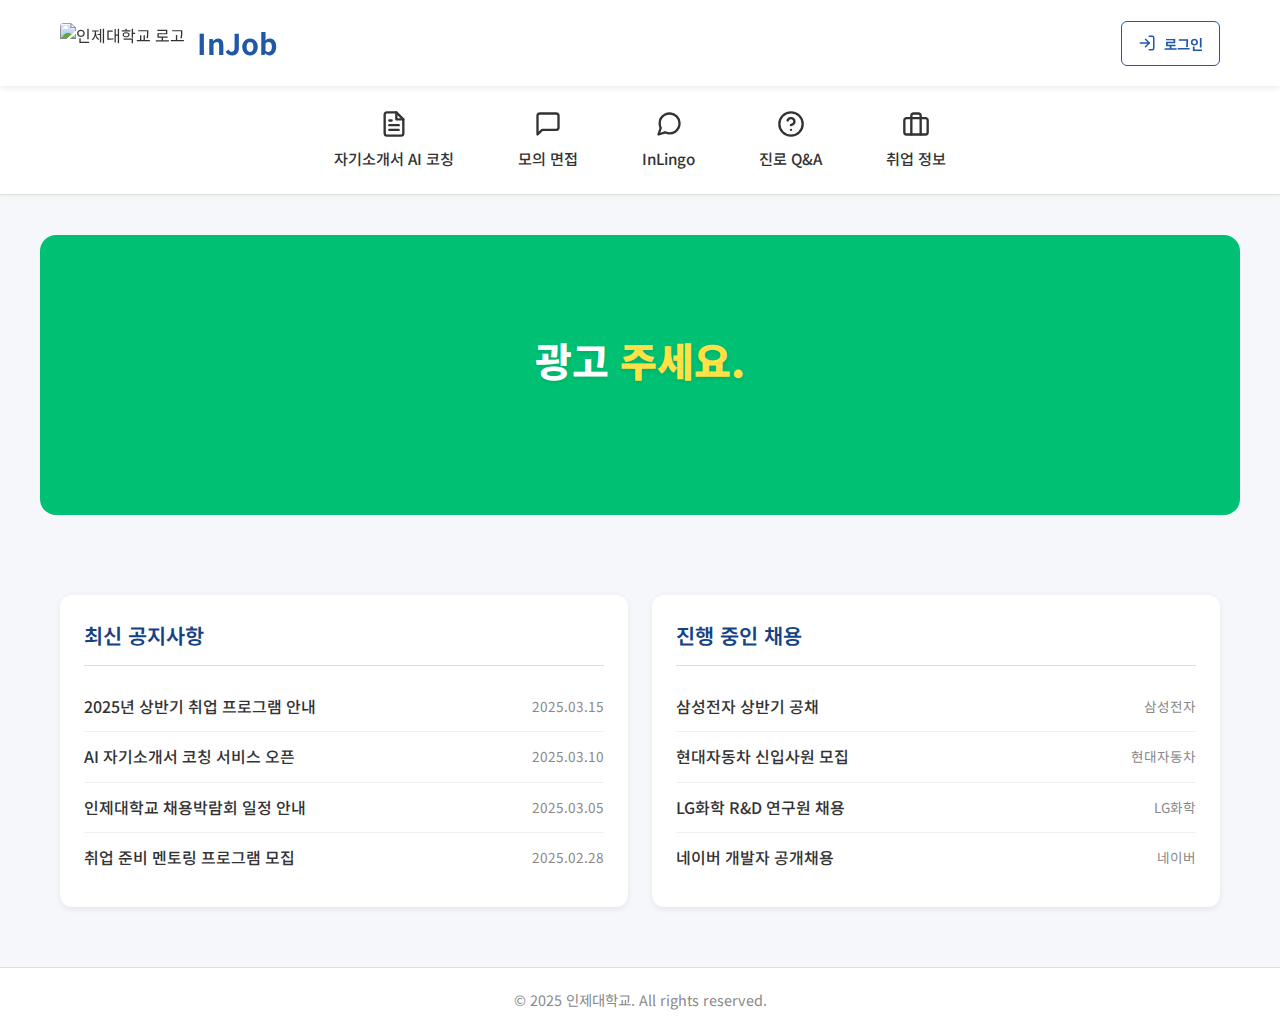
==== templates/index.html @ 72d2c905 "Add files via upload" ====
<!DOCTYPE html>
<html lang="ko">

<head>
    <meta charset="UTF-8">
    <meta name="viewport" content="width=device-width, initial-scale=1.0">
    <title>인제대학교 InJob - 취업 준비 파트너</title>
    <link rel="stylesheet" href="/static/index.css">
    <link href="https://fonts.googleapis.com/css2?family=Noto+Sans+KR:wght@400;500;700&display=swap" rel="stylesheet">
</head>

<body>
    <header>
        <div class="container">
            <div class="header-content">
                <div class="logo-container">
                    <img src="/static/inje_logo.jpg" alt="인제대학교 로고" class="inje-logo">
                    <div class="logo">InJob</div>
                </div>
                <a href="/login" class="login-btn">
                    <svg xmlns="http://www.w3.org/2000/svg" viewBox="0 0 24 24" fill="none" stroke="currentColor" stroke-width="2" stroke-linecap="round" stroke-linejoin="round" class="login-icon">
                        <path d="M15 3h4a2 2 0 0 1 2 2v14a2 2 0 0 1-2 2h-4"></path>
                        <polyline points="10 17 15 12 10 7"></polyline>
                        <line x1="15" y1="12" x2="3" y2="12"></line>
                    </svg>
                    <span>로그인</span>
                </a>
            </div>
        </div>
    </header>

    <main>
        <section class="features-navbar">
            <div class="container">
                <div class="features-links">
                    <a href="/coverletter" class="feature-link">
                        <svg xmlns="http://www.w3.org/2000/svg" viewBox="0 0 24 24" fill="none" stroke="currentColor"
                            stroke-width="2" stroke-linecap="round" stroke-linejoin="round">
                            <path d="M14 2H6a2 2 0 0 0-2 2v16a2 2 0 0 0 2 2h12a2 2 0 0 0 2-2V8z"></path>
                            <polyline points="14 2 14 8 20 8"></polyline>
                            <line x1="16" y1="13" x2="8" y2="13"></line>
                            <line x1="16" y1="17" x2="8" y2="17"></line>
                            <polyline points="10 9 9 9 8 9"></polyline>
                        </svg>
                        <span>자기소개서 AI 코칭</span>
                    </a>
                    <a href="/interview" class="feature-link">
                        <svg xmlns="http://www.w3.org/2000/svg" viewBox="0 0 24 24" fill="none" stroke="currentColor"
                            stroke-width="2" stroke-linecap="round" stroke-linejoin="round">
                            <path d="M21 15a2 2 0 0 1-2 2H7l-4 4V5a2 2 0 0 1 2-2h14a2 2 0 0 1 2 2z"></path>
                        </svg>
                        <span>모의 면접</span>
                    </a>
                    <a href="/english-tutor" class="feature-link">
                        <svg xmlns="http://www.w3.org/2000/svg" viewBox="0 0 24 24" fill="none" stroke="currentColor"
                            stroke-width="2" stroke-linecap="round" stroke-linejoin="round">
                            <path d="M21 11.5a8.38 8.38 0 0 1-.9 3.8 8.5 8.5 0 0 1-7.6 4.7 8.38 8.38 0 0 1-3.8-.9L3 21l1.9-5.7a8.38 8.38 0 0 1-.9-3.8 8.5 8.5 0 0 1 4.7-7.6 8.38 8.38 0 0 1 3.8-.9h.5a8.48 8.48 0 0 1 8 8v.5z"></path>
                        </svg>
                        <span>InLingo</span>
                    </a>
                    <a href="/qna" class="feature-link">
                        <svg xmlns="http://www.w3.org/2000/svg" viewBox="0 0 24 24" fill="none" stroke="currentColor"
                            stroke-width="2" stroke-linecap="round" stroke-linejoin="round">
                            <circle cx="12" cy="12" r="10"></circle>
                            <path d="M9.09 9a3 3 0 0 1 5.83 1c0 2-3 3-3 3"></path>
                            <line x1="12" y1="17" x2="12.01" y2="17"></line>
                        </svg>
                        <span>진로 Q&A</span>
                    </a>
                    <a href="/jobs" class="feature-link">
                        <svg xmlns="http://www.w3.org/2000/svg" viewBox="0 0 24 24" fill="none" stroke="currentColor"
                            stroke-width="2" stroke-linecap="round" stroke-linejoin="round">
                            <rect x="2" y="7" width="20" height="14" rx="2" ry="2"></rect>
                            <path d="M16 21V5a2 2 0 0 0-2-2h-4a2 2 0 0 0-2 2v16"></path>
                        </svg>
                        <span>취업 정보</span>
                    </a>
                </div>
            </div>
        </section>

        <section class="banner-section">
            <div class="banner-container">
                <div class="banner">
                    <div class="banner-content">
                        <h2 class="banner-title"> 광고 <span class="highlight">주세요.</span></h2>
                    </div>
                </div>
            </div>
        </section>

        <section class="content-section">
            <div class="container">            
                <div class="info-grid">
                    <div class="info-card">
                        <h3>최신 공지사항</h3>
                        <ul class="notice-list">
                            <li><a href="#">2025년 상반기 취업 프로그램 안내</a> <span class="date">2025.03.15</span></li>
                            <li><a href="#">AI 자기소개서 코칭 서비스 오픈</a> <span class="date">2025.03.10</span></li>
                            <li><a href="#">인제대학교 채용박람회 일정 안내</a> <span class="date">2025.03.05</span></li>
                            <li><a href="#">취업 준비 멘토링 프로그램 모집</a> <span class="date">2025.02.28</span></li>
                        </ul>
                    </div>
                    
                    <div class="info-card">
                        <h3>진행 중인 채용</h3>
                        <ul class="job-list">
                            <li><a href="#">삼성전자 상반기 공채</a> <span class="company">삼성전자</span></li>
                            <li><a href="#">현대자동차 신입사원 모집</a> <span class="company">현대자동차</span></li>
                            <li><a href="#">LG화학 R&D 연구원 채용</a> <span class="company">LG화학</span></li>
                            <li><a href="#">네이버 개발자 공개채용</a> <span class="company">네이버</span></li>
                        </ul>
                    </div>
                </div>
            </div>
        </section>
    </main>

    <footer>
        <div class="container">
            <p class="copyright">© 2025 인제대학교. All rights reserved.</p>
        </div>
    </footer>
</body>

</html>
---- static/index.css ----
:root {
    --primary-color: #2057a7;
    --primary-light: #e6f0ff;
    --primary-dark: #154285;
    --secondary-color: #f8f9fa;
    --text-color: #333;
    --border-color: #ddd;
    --shadow: 0 2px 6px rgba(0, 0, 0, 0.08);
    --transition: all 0.2s ease;
    --banner-color: #00c173;
}

* {
    margin: 0;
    padding: 0;
    box-sizing: border-box;
    font-family: 'Noto Sans KR', -apple-system, BlinkMacSystemFont, 'Segoe UI', Roboto, sans-serif;
}

body {
    background-color: #f5f7fa;
    color: var(--text-color);
    line-height: 1.6;
    min-height: 100vh;
    display: flex;
    flex-direction: column;
}

/* 헤더 스타일 */
header {
    background-color: white;
    box-shadow: var(--shadow);
    padding: 20px 0;
    position: sticky;
    top: 0;
    z-index: 100;
}

.container {
    max-width: 1200px;
    margin: 0 auto;
    padding: 0 20px;
}

.header-content {
    display: flex;
    align-items: center;
    justify-content: space-between;
}

.logo-container {
    display: flex;
    align-items: center;
    gap: 12px;
}

.inje-logo {
    height: 40px;
    border-radius: 4px;
}

.logo {
    font-size: 1.8rem;
    font-weight: 700;
    color: var(--primary-color);
}

/* 로그인 버튼 스타일 */
.login-btn {
    display: flex;
    align-items: center;
    gap: 8px;
    padding: 10px 16px;
    background-color: transparent;
    border: 1.5px solid var(--primary-color);
    border-radius: 6px;
    color: var(--primary-color);
    font-weight: 600;
    font-size: 0.9rem;
    text-decoration: none;
    transition: all 0.2s ease;
}

.login-btn:hover {
    background-color: var(--primary-color);
    color: white;
}

.login-btn .login-icon {
    width: 18px;
    height: 18px;
    transition: all 0.2s ease;
}

.login-btn:hover .login-icon {
    stroke: white;
}

/* 메인 콘텐츠 */
main {
    flex: 1;
}

/* 기능 네비게이션 */
.features-navbar {
    background-color: white;
    border-bottom: 1px solid var(--border-color);
    padding: 12px 0;
    box-shadow: 0 2px 4px rgba(0, 0, 0, 0.04);
}

.features-links {
    display: flex;
    justify-content: center;
    gap: 32px;
}

.feature-link {
    display: flex;
    flex-direction: column;
    align-items: center;
    text-decoration: none;
    color: var(--text-color);
    font-weight: 500;
    font-size: 0.95rem;
    padding: 12px 16px;
    border-radius: 8px;
    transition: var(--transition);
}

.feature-link:hover {
    background-color: var(--primary-light);
    color: var(--primary-color);
}

.feature-link svg {
    width: 28px;
    height: 28px;
    margin-bottom: 8px;
    stroke: currentColor;
}

/* 배너 섹션 */
.banner-section {
    padding: 40px 0;
}

.banner-container {
    max-width: 1200px;
    margin: 0 auto;
}

.banner {
    background-color: var(--banner-color);
    border-radius: 16px;
    overflow: hidden;
    position: relative;
    height: 280px;
}

.banner-content {
    position: relative;
    height: 100%;
    display: flex;
    flex-direction: column;
    justify-content: center;
    align-items: center;
    padding: 20px;
    color: white;
}

.banner-title {
    font-size: 2.5rem;
    font-weight: 800;
    text-align: center;
    margin-bottom: 30px;
    text-shadow: 0 2px 4px rgba(0, 0, 0, 0.1);
}

.highlight {
    color: #ffe145;
    position: relative;
    font-weight: 900;
}

.banner-characters {
    position: absolute;
    width: 100%;
    height: 100%;
    top: 0;
    left: 0;
    pointer-events: none;
}

.character {
    position: absolute;
    height: 200px;
    width: auto;
}

.left-character {
    left: 5%;
    bottom: 0;
}

.right-character {
    right: 5%;
    bottom: 0;
}

.banner-dots {
    position: absolute;
    bottom: 20px;
    display: flex;
    gap: 8px;
}

.dot {
    width: 10px;
    height: 10px;
    border-radius: 50%;
    background-color: rgba(255, 255, 255, 0.5);
}

.dot.active {
    background-color: white;
}

/* 콘텐츠 섹션 */
.content-section {
    padding: 40px 0 60px;
}

.section-title {
    font-size: 1.8rem;
    font-weight: 700;
    color: var(--primary-color);
    margin-bottom: 12px;
    text-align: center;
}

.section-subtitle {
    font-size: 1.1rem;
    color: #666;
    max-width: 600px;
    margin: 0 auto 40px;
    text-align: center;
}

.info-grid {
    display: grid;
    grid-template-columns: repeat(auto-fill, minmax(500px, 1fr));
    gap: 24px;
}

.info-card {
    background-color: white;
    border-radius: 12px;
    padding: 24px;
    box-shadow: var(--shadow);
}

.info-card h3 {
    font-size: 1.3rem;
    font-weight: 600;
    margin-bottom: 16px;
    color: var(--primary-dark);
    padding-bottom: 12px;
    border-bottom: 1px solid var(--border-color);
}

.notice-list, .job-list {
    list-style: none;
}

.notice-list li, .job-list li {
    display: flex;
    justify-content: space-between;
    align-items: center;
    padding: 12px 0;
    border-bottom: 1px solid #f0f0f0;
}

.notice-list li:last-child, .job-list li:last-child {
    border-bottom: none;
}

.notice-list a, .job-list a {
    color: var(--text-color);
    text-decoration: none;
    font-weight: 500;
    flex: 1;
}

.notice-list a:hover, .job-list a:hover {
    color: var(--primary-color);
    text-decoration: underline;
}

.date, .company {
    font-size: 0.85rem;
    color: #888;
}

/* 푸터 */
footer {
    background-color: white;
    border-top: 1px solid var(--border-color);
    padding: 20px 0;
    margin-top: auto;
}

.copyright {
    text-align: center;
    color: #888;
    font-size: 0.9rem;
}

/* 반응형 조정 */
@media (max-width: 768px) {
    .features-links {
        flex-wrap: wrap;
        gap: 16px;
    }
    
    .feature-link {
        width: calc(50% - 16px);
    }
    
    .banner-title {
        font-size: 1.8rem;
    }
    
    .character {
        height: 150px;
    }
    
    .info-grid {
        grid-template-columns: 1fr;
    }
}

@media (max-width: 480px) {
    .header-content {
        flex-direction: column;
        gap: 16px;
    }
    
    .banner {
        height: 220px;
    }
    
    .character {
        height: 120px;
    }
}
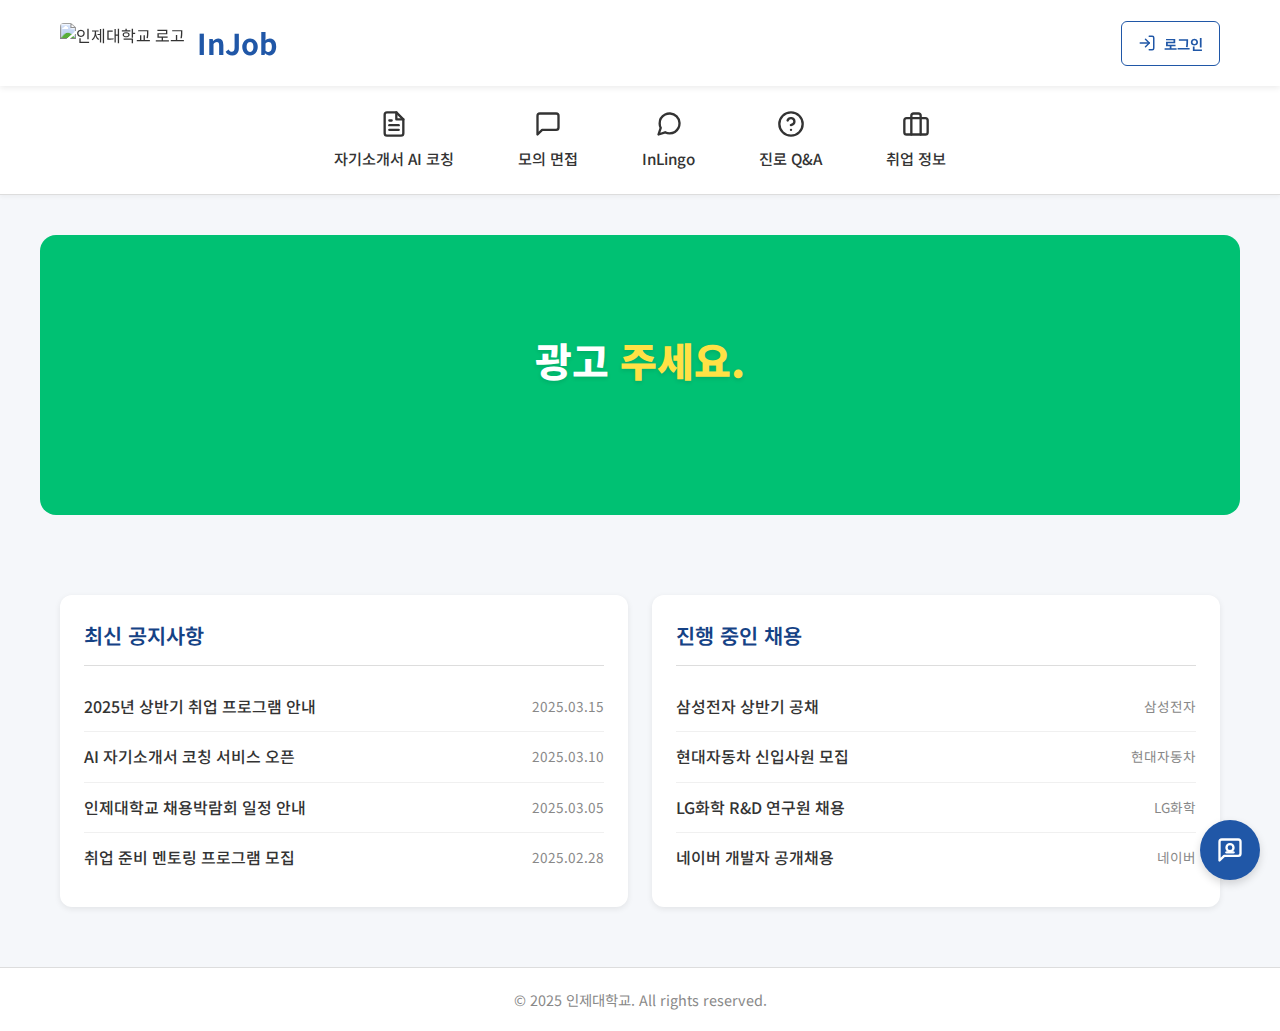
==== commit 4cefae2b: "Add files via upload" ====
--- a/templates/index.html
+++ b/templates/index.html
@@ -7,6 +7,181 @@
     <title>인제대학교 InJob - 취업 준비 파트너</title>
     <link rel="stylesheet" href="/static/index.css">
     <link href="https://fonts.googleapis.com/css2?family=Noto+Sans+KR:wght@400;500;700&display=swap" rel="stylesheet">
+    <style>
+        /* 챗봇 위젯 스타일 */
+        .chatbot-widget {
+            position: fixed;
+            bottom: 20px;
+            right: 20px;
+            z-index: 1000;
+        }
+
+        .chatbot-button {
+            width: 60px;
+            height: 60px;
+            border-radius: 50%;
+            background-color: #2057a7;
+            color: white;
+            border: none;
+            box-shadow: 0 4px 8px rgba(0, 0, 0, 0.15);
+            cursor: pointer;
+            display: flex;
+            align-items: center;
+            justify-content: center;
+            transition: all 0.3s ease;
+        }
+
+        .chatbot-button:hover {
+            background-color: #154285;
+            transform: scale(1.05);
+        }
+
+        .chatbot-icon {
+            width: 28px;
+            height: 28px;
+        }
+
+        .chatbot-container {
+            position: fixed;
+            bottom: 90px;
+            right: 20px;
+            width: 350px;
+            height: 450px;
+            background-color: white;
+            border-radius: 12px;
+            box-shadow: 0 5px 15px rgba(0, 0, 0, 0.15);
+            display: flex;
+            flex-direction: column;
+            overflow: hidden;
+            opacity: 0;
+            transform: translateY(20px);
+            pointer-events: none;
+            transition: all 0.3s ease;
+            z-index: 999;
+        }
+
+        .chatbot-container.active {
+            opacity: 1;
+            transform: translateY(0);
+            pointer-events: all;
+        }
+
+        .chatbot-header {
+            padding: 16px;
+            background-color: #2057a7;
+            color: white;
+            display: flex;
+            justify-content: space-between;
+            align-items: center;
+        }
+
+        .chatbot-header h3 {
+            margin: 0;
+            font-size: 1.1rem;
+            font-weight: 600;
+            border-bottom: none;
+            padding-bottom: 0;
+        }
+
+        .close-button {
+            background: none;
+            border: none;
+            color: white;
+            cursor: pointer;
+            width: 24px;
+            height: 24px;
+            padding: 0;
+            display: flex;
+            align-items: center;
+            justify-content: center;
+        }
+
+        .close-button svg {
+            width: 18px;
+            height: 18px;
+        }
+
+        .chatbot-messages {
+            flex: 1;
+            padding: 16px;
+            overflow-y: auto;
+            display: flex;
+            flex-direction: column;
+            gap: 12px;
+        }
+
+        .message {
+            padding: 10px 14px;
+            border-radius: 18px;
+            max-width: 80%;
+            word-break: break-word;
+        }
+
+        .message.bot {
+            background-color: #e6f0ff;
+            color: #333;
+            align-self: flex-start;
+            border-bottom-left-radius: 4px;
+        }
+
+        .message.user {
+            background-color: #2057a7;
+            color: white;
+            align-self: flex-end;
+            border-bottom-right-radius: 4px;
+        }
+
+        .chatbot-input {
+            padding: 12px;
+            border-top: 1px solid #ddd;
+            display: flex;
+            gap: 8px;
+        }
+
+        .chatbot-input input {
+            flex: 1;
+            padding: 10px 14px;
+            border: 1px solid #ddd;
+            border-radius: 24px;
+            outline: none;
+            font-size: 0.95rem;
+        }
+
+        .chatbot-input input:focus {
+            border-color: #2057a7;
+        }
+
+        .send-button {
+            width: 40px;
+            height: 40px;
+            border-radius: 50%;
+            background-color: #2057a7;
+            color: white;
+            border: none;
+            display: flex;
+            align-items: center;
+            justify-content: center;
+            cursor: pointer;
+        }
+
+        .send-button:disabled {
+            background-color: #ccc;
+            cursor: not-allowed;
+        }
+
+        .send-button svg {
+            width: 18px;
+            height: 18px;
+        }
+
+        /* 반응형 조정 */
+        @media (max-width: 480px) {
+            .chatbot-container {
+                width: calc(100% - 40px);
+                height: 400px;
+            }
+        }
+    </style>
 </head>
 
 <body>
@@ -18,7 +193,8 @@
                     <div class="logo">InJob</div>
                 </div>
                 <a href="/login" class="login-btn">
-                    <svg xmlns="http://www.w3.org/2000/svg" viewBox="0 0 24 24" fill="none" stroke="currentColor" stroke-width="2" stroke-linecap="round" stroke-linejoin="round" class="login-icon">
+                    <svg xmlns="http://www.w3.org/2000/svg" viewBox="0 0 24 24" fill="none" stroke="currentColor"
+                        stroke-width="2" stroke-linecap="round" stroke-linejoin="round" class="login-icon">
                         <path d="M15 3h4a2 2 0 0 1 2 2v14a2 2 0 0 1-2 2h-4"></path>
                         <polyline points="10 17 15 12 10 7"></polyline>
                         <line x1="15" y1="12" x2="3" y2="12"></line>
@@ -54,7 +230,9 @@
                     <a href="/english-tutor" class="feature-link">
                         <svg xmlns="http://www.w3.org/2000/svg" viewBox="0 0 24 24" fill="none" stroke="currentColor"
                             stroke-width="2" stroke-linecap="round" stroke-linejoin="round">
-                            <path d="M21 11.5a8.38 8.38 0 0 1-.9 3.8 8.5 8.5 0 0 1-7.6 4.7 8.38 8.38 0 0 1-3.8-.9L3 21l1.9-5.7a8.38 8.38 0 0 1-.9-3.8 8.5 8.5 0 0 1 4.7-7.6 8.38 8.38 0 0 1 3.8-.9h.5a8.48 8.48 0 0 1 8 8v.5z"></path>
+                            <path
+                                d="M21 11.5a8.38 8.38 0 0 1-.9 3.8 8.5 8.5 0 0 1-7.6 4.7 8.38 8.38 0 0 1-3.8-.9L3 21l1.9-5.7a8.38 8.38 0 0 1-.9-3.8 8.5 8.5 0 0 1 4.7-7.6 8.38 8.38 0 0 1 3.8-.9h.5a8.48 8.48 0 0 1 8 8v.5z">
+                            </path>
                         </svg>
                         <span>InLingo</span>
                     </a>
@@ -90,7 +268,7 @@
         </section>
 
         <section class="content-section">
-            <div class="container">            
+            <div class="container">
                 <div class="info-grid">
                     <div class="info-card">
                         <h3>최신 공지사항</h3>
@@ -101,7 +279,7 @@
                             <li><a href="#">취업 준비 멘토링 프로그램 모집</a> <span class="date">2025.02.28</span></li>
                         </ul>
                     </div>
-                    
+
                     <div class="info-card">
                         <h3>진행 중인 채용</h3>
                         <ul class="job-list">
@@ -116,11 +294,69 @@
         </section>
     </main>
 
+    <div class="chatbot-widget">
+        <button class="chatbot-button" id="chatbotButton">
+            <svg xmlns="http://www.w3.org/2000/svg" viewBox="0 0 24 24" fill="none" stroke="currentColor"
+                stroke-width="2" stroke-linecap="round" stroke-linejoin="round" class="chatbot-icon">
+                <path d="M21 15a2 2 0 0 1-2 2H7l-4 4V5a2 2 0 0 1 2-2h14a2 2 0 0 1 2 2z"></path>
+                <circle cx="12" cy="10" r="3"></circle>
+                <path d="M9 14h6"></path>
+            </svg>
+        </button>
+        <div class="chatbot-container" id="chatbotContainer">
+            <div class="chatbot-header">
+                <h3>InJob 채팅 도우미</h3>
+                <button class="close-button" id="closeChatbot">
+                    <svg xmlns="http://www.w3.org/2000/svg" viewBox="0 0 24 24" fill="none" stroke="currentColor"
+                        stroke-width="2" stroke-linecap="round" stroke-linejoin="round">
+                        <line x1="18" y1="6" x2="6" y2="18"></line>
+                        <line x1="6" y1="6" x2="18" y2="18"></line>
+                    </svg>
+                </button>
+            </div>
+            <div class="chatbot-messages">
+                <div class="message bot">
+                    안녕하세요! InJob 도우미입니다. 무엇을 도와드릴까요?
+                </div>
+                <!-- 추후 메시지가 여기에 추가됩니다 -->
+            </div>
+            <div class="chatbot-input">
+                <input type="text" placeholder="메시지를 입력하세요..." disabled />
+                <button class="send-button" disabled>
+                    <svg xmlns="http://www.w3.org/2000/svg" viewBox="0 0 24 24" fill="none" stroke="currentColor"
+                        stroke-width="2" stroke-linecap="round" stroke-linejoin="round">
+                        <line x1="22" y1="2" x2="11" y2="13"></line>
+                        <polygon points="22 2 15 22 11 13 2 9 22 2"></polygon>
+                    </svg>
+                </button>
+            </div>
+        </div>
+    </div>
+
     <footer>
         <div class="container">
             <p class="copyright">© 2025 인제대학교. All rights reserved.</p>
         </div>
     </footer>
+    <script>
+        document.addEventListener('DOMContentLoaded', function () {
+            const chatbotButton = document.getElementById('chatbotButton');
+            const chatbotContainer = document.getElementById('chatbotContainer');
+            const closeChatbot = document.getElementById('closeChatbot');
+
+            if (chatbotButton && chatbotContainer && closeChatbot) {
+                chatbotButton.addEventListener('click', function () {
+                    chatbotContainer.classList.toggle('active');
+                });
+
+                closeChatbot.addEventListener('click', function () {
+                    chatbotContainer.classList.remove('active');
+                });
+            } else {
+                console.error('챗봇 요소를 찾을 수 없습니다.');
+            }
+        });
+    </script>
 </body>
 
 </html>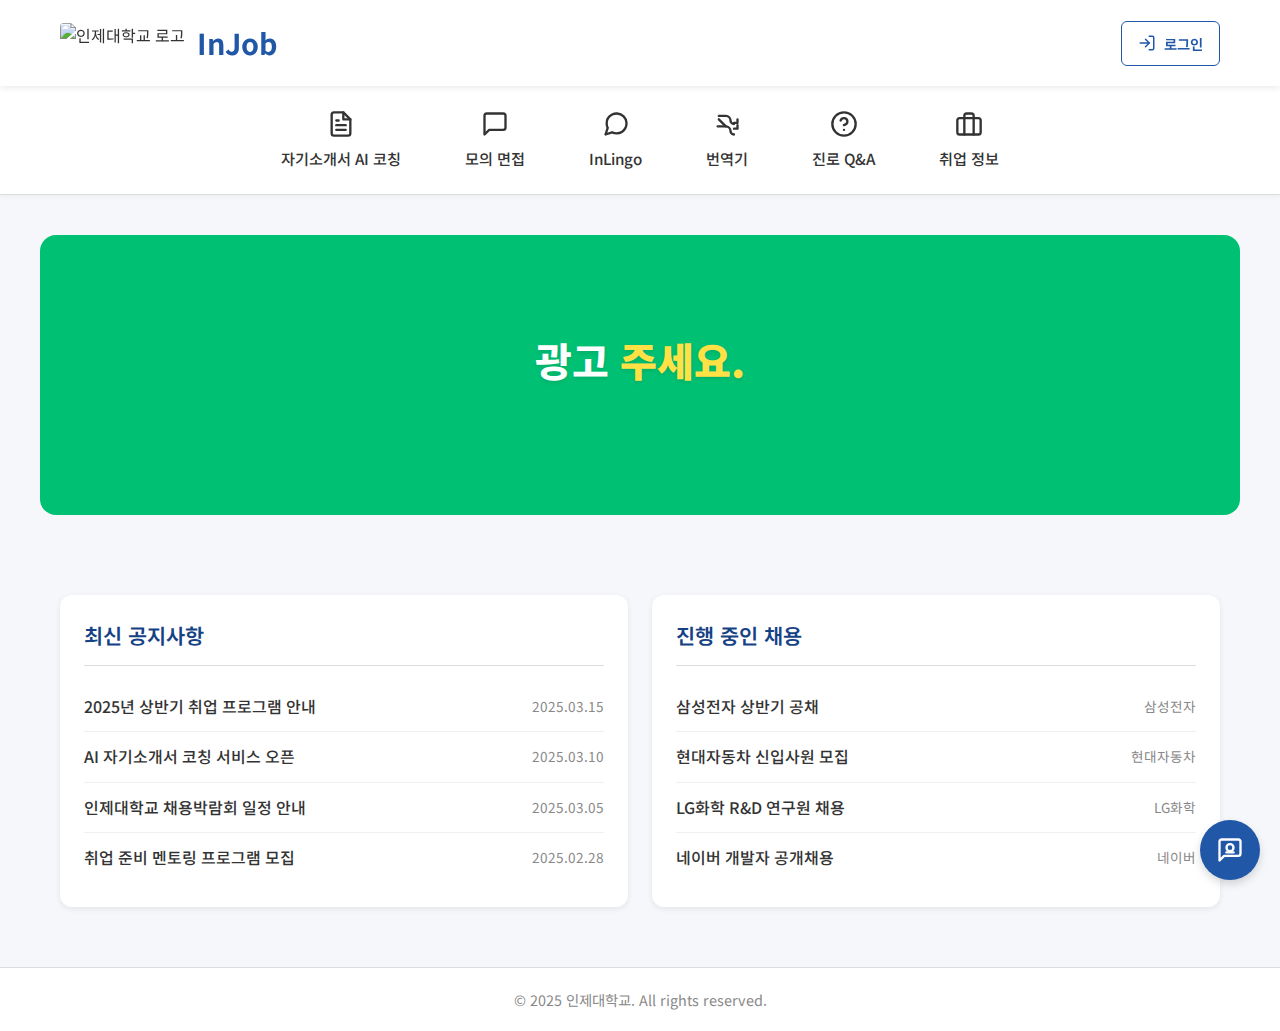
==== commit 2135177b: "Add files via upload" ====
--- a/templates/index.html
+++ b/templates/index.html
@@ -235,6 +235,17 @@
                             </path>
                         </svg>
                         <span>InLingo</span>
+                    </a>
+                    <a href="/translator" class="feature-link">
+                        <svg xmlns="http://www.w3.org/2000/svg" viewBox="0 0 24 24" fill="none" stroke="currentColor"
+                            stroke-width="2" stroke-linecap="round" stroke-linejoin="round">
+                            <path d="M5 8l6 6"></path>
+                            <path d="M4 14h7a4 4 0 0 1 4 4v0a3 3 0 0 0 3 3h0"></path>
+                            <path d="M18 16h3v-3"></path>
+                            <path d="M5 5h6a4 4 0 0 1 4 4v0a3 3 0 0 0 3 3h0"></path>
+                            <path d="M18 11h3V8"></path>
+                        </svg>
+                        <span>번역기</span>
                     </a>
                     <a href="/qna" class="feature-link">
                         <svg xmlns="http://www.w3.org/2000/svg" viewBox="0 0 24 24" fill="none" stroke="currentColor"
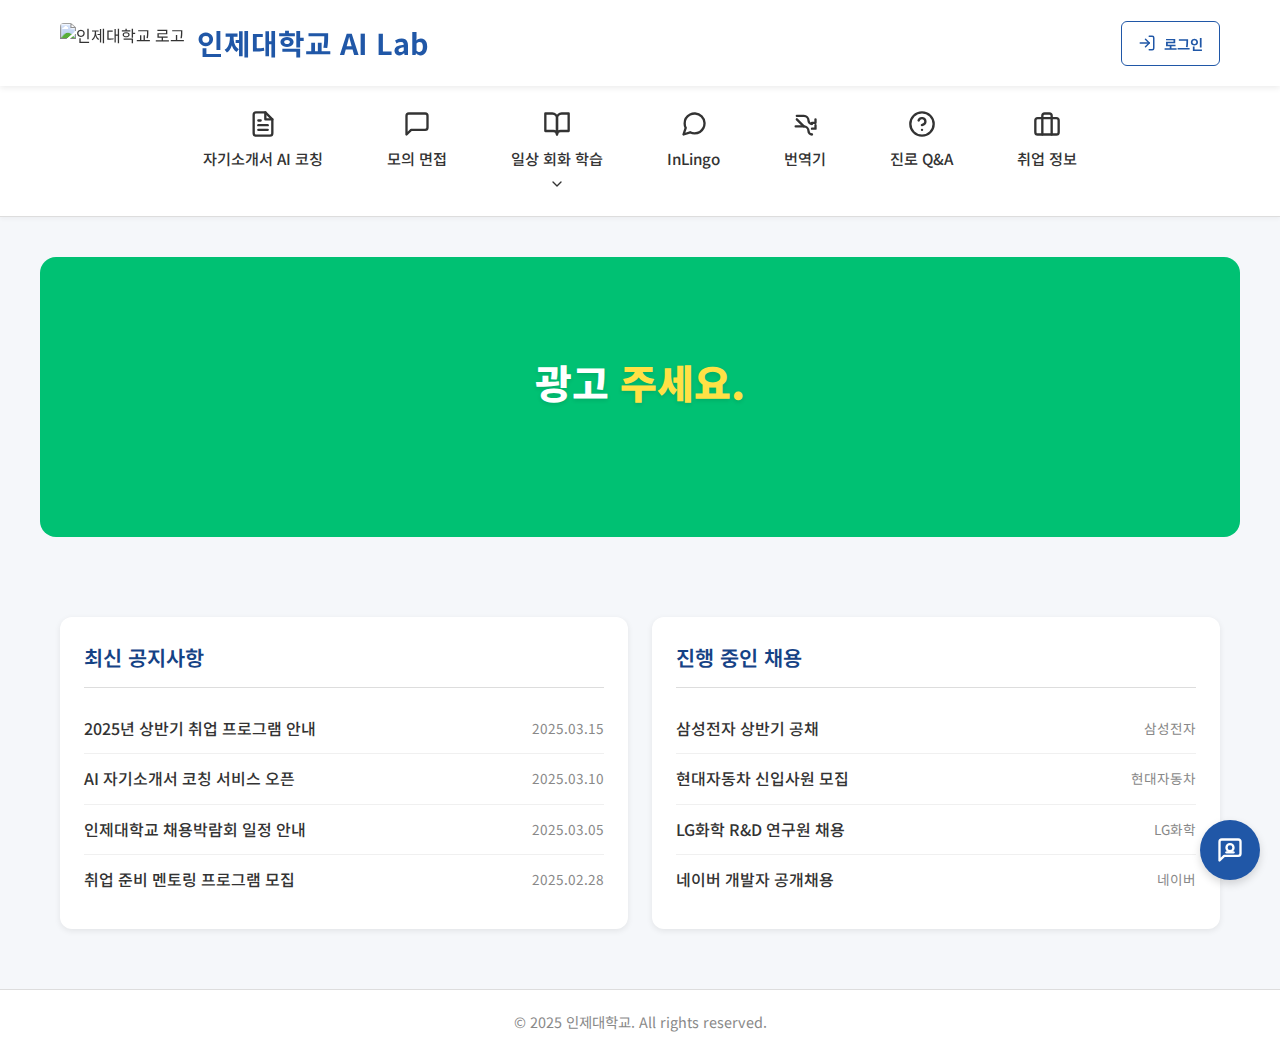
==== commit ad6485b1: "Update index.html" ====
--- a/templates/index.html
+++ b/templates/index.html
@@ -174,12 +174,434 @@
             height: 18px;
         }
 
+        /* 로그인 모달 스타일 */
+        .modal {
+            display: none;
+            position: fixed;
+            top: 0;
+            left: 0;
+            width: 100%;
+            height: 100%;
+            background-color: rgba(0, 0, 0, 0.5);
+            z-index: 1000;
+            align-items: center;
+            justify-content: center;
+            opacity: 0;
+            transition: opacity 0.3s ease;
+        }
+
+        .modal.show {
+            display: flex;
+            opacity: 1;
+        }
+
+        .modal-content {
+            background-color: white;
+            border-radius: 12px;
+            width: 100%;
+            max-width: 450px;
+            box-shadow: 0 5px 20px rgba(0, 0, 0, 0.2);
+            overflow: hidden;
+            transform: scale(0.8);
+            transition: transform 0.3s ease;
+        }
+
+        .modal.show .modal-content {
+            transform: scale(1);
+        }
+
+        .modal-header {
+            padding: 15px 20px;
+            border-bottom: 1px solid var(--border-color);
+            display: flex;
+            align-items: center;
+            position: relative;
+        }
+
+        .modal-header h2 {
+            margin: 0;
+            font-size: 1.2rem;
+            color: var(--primary-color);
+            font-weight: 600;
+            flex: 1;
+            text-align: center;
+        }
+
+        .close-modal {
+            background: none;
+            border: none;
+            font-size: 24px;
+            color: #888;
+            cursor: pointer;
+            padding: 0;
+            width: 28px;
+            height: 28px;
+            display: flex;
+            align-items: center;
+            justify-content: center;
+            position: absolute;
+            right: 15px;
+            top: 50%;
+            transform: translateY(-50%);
+            z-index: 5;
+            font-weight: 300;
+        }
+
+        .close-modal:hover {
+            color: #333;
+        }
+
+        .modal-body {
+            padding: 20px 24px 30px;
+        }
+
+        .form-group {
+            margin-bottom: 20px;
+        }
+
+        .form-group label {
+            display: block;
+            margin-bottom: 8px;
+            font-weight: 400;
+            color: #555;
+            font-size: 0.95rem;
+        }
+
+        .form-group input {
+            width: 100%;
+            padding: 12px 16px;
+            border: 1px solid var(--border-color);
+            border-radius: 6px;
+            font-size: 1rem;
+            transition: var(--transition);
+        }
+
+        .form-group input:focus {
+            border-color: var(--primary-color);
+            outline: none;
+            box-shadow: 0 0 0 3px rgba(32, 87, 167, 0.1);
+        }
+
+        .login-submit-btn {
+            width: 100%;
+            padding: 14px;
+            background-color: var(--primary-color);
+            color: white;
+            border: none;
+            border-radius: 6px;
+            font-size: 1rem;
+            font-weight: 600;
+            cursor: pointer;
+            transition: var(--transition);
+            margin-top: 10px;
+        }
+
+        .form-options {
+            display: flex;
+            justify-content: space-between;
+            align-items: center;
+            margin-bottom: 20px;
+            font-size: 0.9rem;
+        }
+
+        .checkbox-container {
+            display: flex;
+            align-items: center;
+            position: relative;
+            cursor: pointer;
+            padding-left: 28px;
+            color: #666;
+        }
+
+        .checkbox-container input {
+            position: absolute;
+            opacity: 0;
+            cursor: pointer;
+            height: 0;
+            width: 0;
+        }
+
+        .checkmark {
+            position: absolute;
+            top: 0;
+            left: 0;
+            height: 18px;
+            width: 18px;
+            background-color: #f1f1f1;
+            border: 1px solid var(--border-color);
+            border-radius: 3px;
+        }
+
+        .checkbox-container:hover input~.checkmark {
+            background-color: #e8e8e8;
+        }
+
+        .checkbox-container input:checked~.checkmark {
+            background-color: var(--primary-color);
+            border-color: var(--primary-color);
+        }
+
+        .checkmark:after {
+            content: "";
+            position: absolute;
+            display: none;
+        }
+
+        .checkbox-container input:checked~.checkmark:after {
+            display: block;
+        }
+
+        .checkbox-container .checkmark:after {
+            left: 6px;
+            top: 2px;
+            width: 5px;
+            height: 10px;
+            border: solid white;
+            border-width: 0 2px 2px 0;
+            transform: rotate(45deg);
+        }
+
+        .forgot-link {
+            color: var(--primary-color);
+            text-decoration: none;
+            transition: var(--transition);
+        }
+
+        .forgot-link:hover {
+            text-decoration: underline;
+        }
+
+        .login-submit-btn {
+            width: 100%;
+            padding: 14px;
+            background-color: var(--primary-color);
+            color: white;
+            border: none;
+            border-radius: 6px;
+            font-size: 1rem;
+            font-weight: 600;
+            cursor: pointer;
+            transition: var(--transition);
+            margin-bottom: 16px;
+        }
+
+        .login-divider {
+            position: relative;
+            text-align: center;
+            margin: 20px 0;
+        }
+
+        .login-divider::before {
+            content: "";
+            position: absolute;
+            top: 50%;
+            left: 0;
+            right: 0;
+            height: 1px;
+            background-color: var(--border-color);
+        }
+
+        .login-divider span {
+            position: relative;
+            background-color: white;
+            padding: 0 12px;
+            color: #888;
+            font-size: 0.9rem;
+        }
+
+        .social-login {
+            display: flex;
+            gap: 12px;
+            margin-bottom: 20px;
+        }
+
+        .social-btn {
+            flex: 1;
+            padding: 12px;
+            border-radius: 6px;
+            border: none;
+            display: flex;
+            align-items: center;
+            justify-content: center;
+            gap: 8px;
+            font-weight: 500;
+            cursor: pointer;
+            transition: var(--transition);
+        }
+
+        .social-btn.kakao {
+            background-color: #FEE500;
+            color: #3A1D1D;
+        }
+
+        .social-btn.naver {
+            background-color: #03C75A;
+            color: white;
+        }
+
+        .social-btn.kakao:hover {
+            background-color: #F2D900;
+        }
+
+        .social-btn.naver:hover {
+            background-color: #02B150;
+        }
+
+        .register-link {
+            text-align: center;
+            font-size: 0.95rem;
+            color: #666;
+        }
+
+        .register-link a {
+            color: var(--primary-color);
+            font-weight: 500;
+            text-decoration: none;
+            margin-left: 5px;
+        }
+
+        .register-link a:hover {
+            text-decoration: underline;
+        }
+
         /* 반응형 조정 */
         @media (max-width: 480px) {
             .chatbot-container {
                 width: calc(100% - 40px);
                 height: 400px;
             }
+
+            .modal-content {
+                max-width: 90%;
+            }
+
+            .social-login {
+                flex-direction: column;
+            }
+        }
+
+        /* 기능 네비게이션 */
+        .features-navbar {
+            background-color: white;
+            border-bottom: 1px solid var(--border-color);
+            padding: 12px 0;
+            box-shadow: 0 2px 4px rgba(0, 0, 0, 0.04);
+        }
+
+        .features-links {
+            display: flex;
+            justify-content: center;
+            gap: 32px;
+        }
+
+        .feature-link {
+            display: flex;
+            flex-direction: column;
+            align-items: center;
+            text-decoration: none;
+            color: var(--text-color);
+            font-weight: 500;
+            font-size: 0.95rem;
+            padding: 12px 16px;
+            border-radius: 8px;
+            transition: var(--transition);
+        }
+
+        .feature-link:hover {
+            background-color: var(--primary-light);
+            color: var(--primary-color);
+        }
+
+        .feature-link svg {
+            width: 28px;
+            height: 28px;
+            margin-bottom: 8px;
+            stroke: currentColor;
+        }
+
+        /* 드롭다운 메뉴 스타일 */
+        .feature-link-dropdown {
+            position: relative;
+        }
+
+        .feature-link-toggle {
+            display: flex;
+            flex-direction: column;
+            align-items: center;
+            cursor: pointer;
+            font-weight: 500;
+            font-size: 0.95rem;
+            padding: 12px 16px;
+            border-radius: 8px;
+            transition: var(--transition);
+            color: var(--text-color);
+        }
+
+        .feature-link-toggle:hover {
+            background-color: var(--primary-light);
+            color: var(--primary-color);
+        }
+
+        .feature-link-toggle svg {
+            width: 28px;
+            height: 28px;
+            margin-bottom: 8px;
+            stroke: currentColor;
+        }
+
+        .dropdown-arrow {
+            width: 16px !important;
+            height: 16px !important;
+            margin-top: 6px !important;
+            margin-bottom: 0 !important;
+            transition: transform 0.3s ease;
+        }
+
+        .feature-link-dropdown.active .dropdown-arrow {
+            transform: rotate(180deg);
+        }
+
+        .dropdown-menu {
+            position: absolute;
+            top: 100%;
+            left: 50%;
+            transform: translateX(-50%);
+            background-color: white;
+            border-radius: 8px;
+            min-width: 200px;
+            box-shadow: 0 5px 15px rgba(0, 0, 0, 0.15);
+            padding: 8px 0;
+            margin-top: 8px;
+            opacity: 0;
+            visibility: hidden;
+            transition: all 0.3s ease;
+            z-index: 100;
+        }
+
+        .feature-link-dropdown.active .dropdown-menu {
+            opacity: 1;
+            visibility: visible;
+        }
+
+        .dropdown-item {
+            display: flex;
+            align-items: center;
+            padding: 10px 16px;
+            color: var(--text-color);
+            text-decoration: none;
+            transition: var(--transition);
+        }
+
+        .dropdown-item:hover {
+            background-color: var(--primary-light);
+            color: var(--primary-color);
+        }
+
+        .dropdown-item svg {
+            width: 20px;
+            height: 20px;
+            margin-right: 12px;
+            stroke: currentColor;
         }
     </style>
 </head>
@@ -190,7 +612,7 @@
             <div class="header-content">
                 <div class="logo-container">
                     <img src="/static/inje_logo.jpg" alt="인제대학교 로고" class="inje-logo">
-                    <div class="logo">InJob</div>
+                    <div class="logo">인제대학교 AI Lab</div>
                 </div>
                 <a href="/login" class="login-btn">
                     <svg xmlns="http://www.w3.org/2000/svg" viewBox="0 0 24 24" fill="none" stroke="currentColor"
@@ -227,6 +649,55 @@
                         </svg>
                         <span>모의 면접</span>
                     </a>
+                    <div class="feature-link-dropdown">
+                        <div class="feature-link-toggle">
+                            <svg xmlns="http://www.w3.org/2000/svg" viewBox="0 0 24 24" fill="none"
+                                stroke="currentColor" stroke-width="2" stroke-linecap="round" stroke-linejoin="round">
+                                <path d="M2 3h6a4 4 0 0 1 4 4v14a3 3 0 0 0-3-3H2z"></path>
+                                <path d="M22 3h-6a4 4 0 0 0-4 4v14a3 3 0 0 1 3-3h7z"></path>
+                            </svg>
+                            <span>일상 회화 학습</span>
+                            <svg class="dropdown-arrow" xmlns="http://www.w3.org/2000/svg" viewBox="0 0 24 24"
+                                fill="none" stroke="currentColor" stroke-width="2" stroke-linecap="round"
+                                stroke-linejoin="round">
+                                <polyline points="6 9 12 15 18 9"></polyline>
+                            </svg>
+                        </div>
+                        <div class="dropdown-menu">
+                            <a href="/conversation/english" class="dropdown-item">
+                                <svg xmlns="http://www.w3.org/2000/svg" viewBox="0 0 24 24" fill="none"
+                                    stroke="currentColor" stroke-width="2" stroke-linecap="round"
+                                    stroke-linejoin="round">
+                                    <circle cx="12" cy="12" r="10"></circle>
+                                    <line x1="2" y1="12" x2="22" y2="12"></line>
+                                    <path
+                                        d="M12 2a15.3 15.3 0 0 1 4 10 15.3 15.3 0 0 1-4 10 15.3 15.3 0 0 1-4-10 15.3 15.3 0 0 1 4-10z">
+                                    </path>
+                                </svg>
+                                <span>영어 회화</span>
+                            </a>
+                            <a href="/conversation/japanese" class="dropdown-item">
+                                <svg xmlns="http://www.w3.org/2000/svg" viewBox="0 0 24 24" fill="none"
+                                    stroke="currentColor" stroke-width="2" stroke-linecap="round"
+                                    stroke-linejoin="round">
+                                    <circle cx="12" cy="12" r="10"></circle>
+                                    <circle cx="12" cy="12" r="6"></circle>
+                                </svg>
+                                <span>일본어 회화</span>
+                            </a>
+                            <a href="/conversation/chinese" class="dropdown-item">
+                                <svg xmlns="http://www.w3.org/2000/svg" viewBox="0 0 24 24" fill="none"
+                                    stroke="currentColor" stroke-width="2" stroke-linecap="round"
+                                    stroke-linejoin="round">
+                                    <path
+                                        d="M18.5 2H5.5C3.6 2 2 3.6 2 5.5v13C2 20.4 3.6 22 5.5 22H16l6-6V5.5C22 3.6 20.4 2 18.5 2Z">
+                                    </path>
+                                    <polyline points="16 22 16 16 22 16"></polyline>
+                                </svg>
+                                <span>중국어 회화</span>
+                            </a>
+                        </div>
+                    </div>
                     <a href="/english-tutor" class="feature-link">
                         <svg xmlns="http://www.w3.org/2000/svg" viewBox="0 0 24 24" fill="none" stroke="currentColor"
                             stroke-width="2" stroke-linecap="round" stroke-linejoin="round">
@@ -344,6 +815,29 @@
         </div>
     </div>
 
+    <!-- 로그인 모달 팝업 -->
+    <div id="loginModal" class="modal">
+        <div class="modal-content">
+            <div class="modal-header">
+                <button class="close-modal">&times;</button>
+                <h2>로그인</h2>
+            </div>
+            <div class="modal-body">
+                <form id="loginForm">
+                    <div class="form-group">
+                        <label for="username">아이디</label>
+                        <input type="text" id="username" name="username" placeholder="아이디를 입력하세요" required>
+                    </div>
+                    <div class="form-group">
+                        <label for="password">비밀번호</label>
+                        <input type="password" id="password" name="password" placeholder="비밀번호를 입력하세요" required>
+                    </div>
+                    <button type="submit" class="login-submit-btn">로그인</button>
+                </form>
+            </div>
+        </div>
+    </div>
+
     <footer>
         <div class="container">
             <p class="copyright">© 2025 인제대학교. All rights reserved.</p>
@@ -351,6 +845,7 @@
     </footer>
     <script>
         document.addEventListener('DOMContentLoaded', function () {
+            // 챗봇 관련 기능
             const chatbotButton = document.getElementById('chatbotButton');
             const chatbotContainer = document.getElementById('chatbotContainer');
             const closeChatbot = document.getElementById('closeChatbot');
@@ -366,8 +861,110 @@
             } else {
                 console.error('챗봇 요소를 찾을 수 없습니다.');
             }
+
+            // 로그인 모달 설정
+            setupLoginModal();
+
+            // 드롭다운 메뉴 설정
+            setupDropdownMenu();
         });
+
+        // 로그인 모달 관련 기능
+        function setupLoginModal() {
+            const loginBtn = document.querySelector('.login-btn');
+            const loginModal = document.getElementById('loginModal');
+            const closeModal = document.querySelector('.close-modal');
+            const loginForm = document.getElementById('loginForm');
+
+            // 로그인 버튼 클릭 시 모달 표시
+            loginBtn.addEventListener('click', function (event) {
+                event.preventDefault();
+                showLoginModal();
+            });
+
+            // 닫기 버튼 클릭 시 모달 숨김
+            closeModal.addEventListener('click', function () {
+                hideLoginModal();
+            });
+
+            // 모달 외부 클릭 시 닫기
+            loginModal.addEventListener('click', function (event) {
+                if (event.target === loginModal) {
+                    hideLoginModal();
+                }
+            });
+
+            // 로그인 폼 제출 처리
+            loginForm.addEventListener('submit', function (event) {
+                event.preventDefault();
+
+                const username = document.getElementById('username').value;
+                const password = document.getElementById('password').value;
+
+                // 여기에 실제 로그인 로직 추가
+                console.log('로그인 시도:', username, password);
+
+                // 예시: 성공 메시지 표시 후 모달 닫기
+                alert('로그인 성공!');
+                hideLoginModal();
+            });
+
+            // 모달 표시 함수
+            function showLoginModal() {
+                loginModal.style.display = 'flex';
+                document.body.style.overflow = 'hidden'; // 배경 스크롤 방지
+
+                // 모달 애니메이션을 위한 약간의 지연
+                setTimeout(() => {
+                    loginModal.classList.add('show');
+                }, 10);
+
+                // 사용자명 입력란에 포커스
+                setTimeout(() => {
+                    document.getElementById('username').focus();
+                }, 300);
+            }
+
+            // 모달 숨김 함수
+            function hideLoginModal() {
+                loginModal.classList.remove('show');
+
+                // CSS 트랜지션이 완료될 때까지 기다린 후 완전히 숨김
+                setTimeout(() => {
+                    loginModal.style.display = 'none';
+                    document.body.style.overflow = ''; // 배경 스크롤 복원
+                }, 300);
+            }
+
+            // ESC 키로 모달 닫기
+            document.addEventListener('keydown', function (event) {
+                if (event.key === 'Escape' && loginModal.classList.contains('show')) {
+                    hideLoginModal();
+                }
+            });
+        }
+
+        // 드롭다운 메뉴 기능
+        function setupDropdownMenu() {
+            const dropdownToggle = document.querySelector('.feature-link-toggle');
+            const dropdown = document.querySelector('.feature-link-dropdown');
+
+            if (dropdownToggle && dropdown) {
+                // 토글 클릭 시 드롭다운 표시/숨김
+                dropdownToggle.addEventListener('click', function (event) {
+                    event.preventDefault();
+                    dropdown.classList.toggle('active');
+                });
+
+                // 문서 클릭 시 드롭다운 닫기
+                document.addEventListener('click', function (event) {
+                    if (!dropdown.contains(event.target)) {
+                        dropdown.classList.remove('active');
+                    }
+                });
+            }
+        }
     </script>
 </body>
 
-</html>+</html>
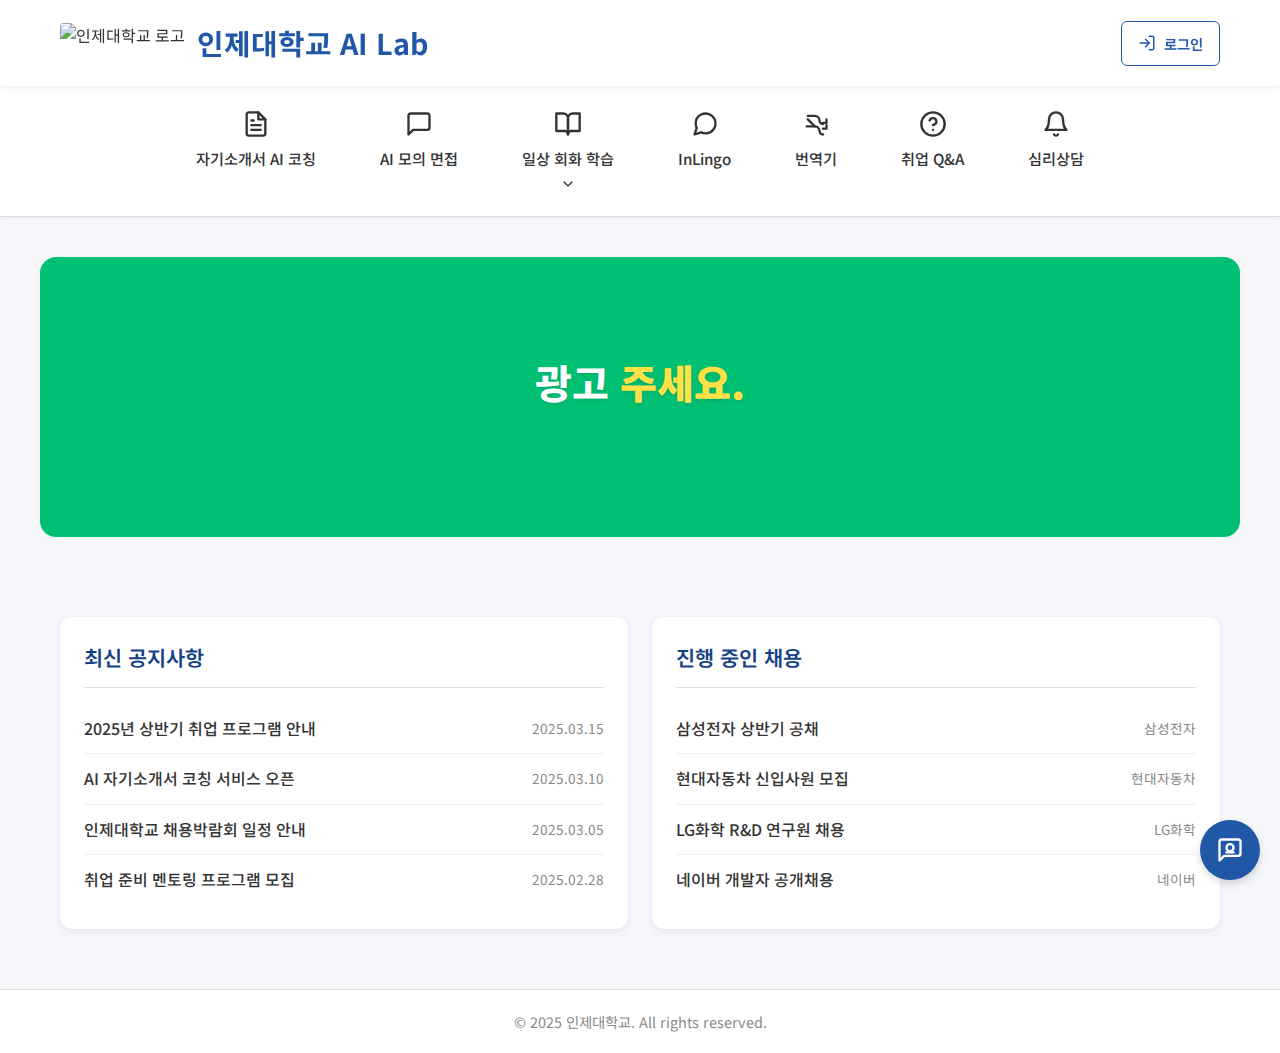
==== commit ab11b642: "Update index.html" ====
--- a/templates/index.html
+++ b/templates/index.html
@@ -647,7 +647,7 @@
                             stroke-width="2" stroke-linecap="round" stroke-linejoin="round">
                             <path d="M21 15a2 2 0 0 1-2 2H7l-4 4V5a2 2 0 0 1 2-2h14a2 2 0 0 1 2 2z"></path>
                         </svg>
-                        <span>모의 면접</span>
+                        <span>AI 모의 면접</span>
                     </a>
                     <div class="feature-link-dropdown">
                         <div class="feature-link-toggle">
@@ -718,22 +718,22 @@
                         </svg>
                         <span>번역기</span>
                     </a>
-                    <a href="/qna" class="feature-link">
+                    <a href="/career-qna" class="feature-link">
                         <svg xmlns="http://www.w3.org/2000/svg" viewBox="0 0 24 24" fill="none" stroke="currentColor"
                             stroke-width="2" stroke-linecap="round" stroke-linejoin="round">
                             <circle cx="12" cy="12" r="10"></circle>
                             <path d="M9.09 9a3 3 0 0 1 5.83 1c0 2-3 3-3 3"></path>
                             <line x1="12" y1="17" x2="12.01" y2="17"></line>
                         </svg>
-                        <span>진로 Q&A</span>
+                        <span>취업 Q&A</span>
                     </a>
-                    <a href="/jobs" class="feature-link">
+                    <a href="/counseling" class="feature-link">
                         <svg xmlns="http://www.w3.org/2000/svg" viewBox="0 0 24 24" fill="none" stroke="currentColor"
                             stroke-width="2" stroke-linecap="round" stroke-linejoin="round">
-                            <rect x="2" y="7" width="20" height="14" rx="2" ry="2"></rect>
-                            <path d="M16 21V5a2 2 0 0 0-2-2h-4a2 2 0 0 0-2 2v16"></path>
+                            <path d="M18 8A6 6 0 0 0 6 8c0 7-3 9-3 9h18s-3-2-3-9"></path>
+                            <path d="M13.73 21a2 2 0 0 1-3.46 0"></path>
                         </svg>
-                        <span>취업 정보</span>
+                        <span>심리상담</span>
                     </a>
                 </div>
             </div>
@@ -787,7 +787,7 @@
         </button>
         <div class="chatbot-container" id="chatbotContainer">
             <div class="chatbot-header">
-                <h3>InJob 채팅 도우미</h3>
+                <h3>인제대학교 스마트 챗봇</h3>
                 <button class="close-button" id="closeChatbot">
                     <svg xmlns="http://www.w3.org/2000/svg" viewBox="0 0 24 24" fill="none" stroke="currentColor"
                         stroke-width="2" stroke-linecap="round" stroke-linejoin="round">
@@ -798,7 +798,7 @@
             </div>
             <div class="chatbot-messages">
                 <div class="message bot">
-                    안녕하세요! InJob 도우미입니다. 무엇을 도와드릴까요?
+                    안녕하세요! 무엇을 도와드릴까요?
                 </div>
                 <!-- 추후 메시지가 여기에 추가됩니다 -->
             </div>
